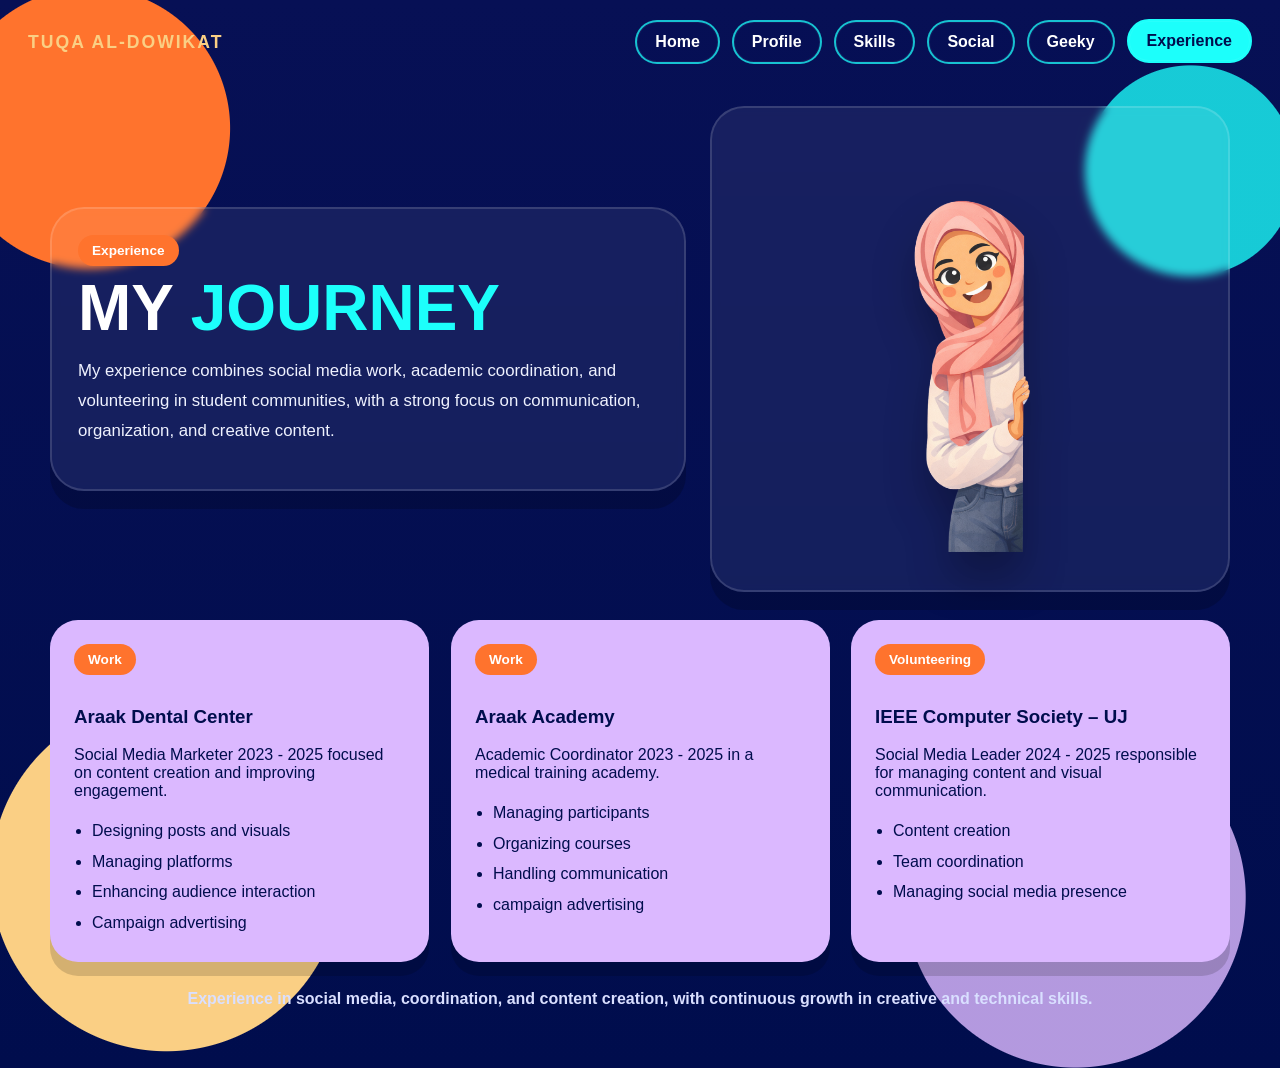
==== experience.html @ 4c1631c6 "first upload" ====
<!DOCTYPE html>
<html lang="en">

<head>
    <meta charset="UTF-8" />
    <meta name="viewport" content="width=device-width, initial-scale=1.0" />
    <title>Experience | Tuqa AL-Dowikat</title>
    <link rel="stylesheet" href="assets/css/style.css" />
</head>

<body>
    <div class="page-shell">

        <header class="topbar">
            <div class="brand">TUQA AL-DOWIKAT</div>
            <nav class="nav">
                <a href="index.html">Home</a>
                <a href="profile.html">Profile</a>
                <a href="skills.html">Skills</a>
                <a href="social.html">Social</a>
                <a href="geeky.html">Geeky</a>
                <a class="active" href="experience.html">Experience</a>
            </nav>
        </header>

        <main class="page-content">

            <!-- HEADER -->
            <section class="page-header">
                <div class="panel">
                    <span class="section-label">Experience</span>
                    <h1 class="page-title">My <span class="accent-cyan">Journey</span></h1>

                    <p class="page-copy">
                        My experience combines social media work, academic coordination,
                        and volunteering in student communities, with a strong focus on communication,
                        organization, and creative content.
                    </p>
                </div>

                <div class="panel avatar-panel">
                    <img src="assets/img/peek.png" alt="Tuqa avatar" />
                </div>
            </section>

            <!-- EXPERIENCE -->
            <section class="grid-3">

                <!-- Araak Dental -->
                <div class="skill-card">
                    <span class="section-label">Work</span>
                    <h3>Araak Dental Center</h3>

                    <p>
                        Social Media Marketer 2023 - 2025 focused on content creation and improving engagement.
                    </p>

                    <ul class="list-clean">
                        <li>Designing posts and visuals</li>
                        <li>Managing platforms</li>
                        <li>Enhancing audience interaction</li>
                        <li>Campaign advertising </li>
                    </ul>
                </div>

                <!-- Araak Academy -->
                <div class="skill-card">
                    <span class="section-label">Work</span>
                    <h3>Araak Academy</h3>

                    <p>
                        Academic Coordinator 2023 - 2025 in a medical training academy.
                    </p>

                    <ul class="list-clean">
                        <li>Managing participants</li>
                        <li>Organizing courses</li>
                        <li>Handling communication</li>
                        <li>campaign advertising </li>
                    </ul>
                </div>
                <!-- IEEE -->
                <div class="skill-card">
                    <span class="section-label">Volunteering</span>
                    <h3>IEEE Computer Society – UJ</h3>

                    <p>
                        Social Media Leader 2024 - 2025 responsible for managing content and visual communication.
                    </p>

                    <ul class="list-clean">
                        <li>Content creation </li>
                        <li>Team coordination</li>
                        <li>Managing social media presence</li>
                    </ul>
                </div>

            </section>



            <p class="footer-note">
                Experience in social media, coordination, and content creation, with continuous growth in creative and
                technical skills.
            </p>

        </main>
    </div>
    <script>
        const revealElements = document.querySelectorAll(
            ".panel, .stat-card, .skill-card, .media-card, .note-card, .orbit-card, .contact-box"
        );

        revealElements.forEach((el, index) => {
            el.classList.add("reveal");
            el.style.transitionDelay = `${index * 0.08}s`;
        });

        const observer = new IntersectionObserver((entries) => {
            entries.forEach((entry) => {
                if (entry.isIntersecting) {
                    entry.target.classList.add("show");
                }
            });
        }, {
            threshold: 0.15
        });

        revealElements.forEach((el) => observer.observe(el));
    </script>
</body>

</html>
---- assets/css/style.css ----
:root {
  --cyan: #1CFFFB;
  --sand: #FACF84;
  --orange: #FF732D;
  --lilac: #DBB8FF;
  --navy: #000D4D;
  --cream: #FFF7EA;
  --ink: #08124F;
  --panel: #0D1A73;
}

* {
  box-sizing: border-box;
}

html {
  scroll-behavior: smooth;
}

body {
  margin: 0;
  font-family: Arial, Helvetica, sans-serif;
  background: var(--navy);
  color: white;
}

a {
  color: inherit;
  text-decoration: none;
}

img {
  max-width: 100%;
  display: block;
}

.page-shell {
  min-height: 100vh;
  position: relative;
  overflow: hidden;
  background:
    radial-gradient(circle at 7% 12%, var(--orange) 0 140px, transparent 141px),
    radial-gradient(circle at 93% 16%, rgba(28, 255, 251, 0.78) 0 105px, transparent 106px),
    radial-gradient(circle at 84% 84%, rgba(219, 184, 255, 0.82) 0 170px, transparent 171px),
    radial-gradient(circle at 13% 82%, var(--sand) 0 175px, transparent 176px),
    linear-gradient(180deg, #071055 0%, var(--navy) 100%);
}

.topbar {
  position: relative;
  z-index: 10;
  display: flex;
  justify-content: space-between;
  align-items: center;
  padding: 20px 28px;
  gap: 18px;
}

.brand {
  font-size: 1.1rem;
  font-weight: 700;
  letter-spacing: 2px;
  color: var(--sand);
}

.home-page .brand {
  visibility: hidden;
}

.nav {
  display: flex;
  gap: 12px;
  flex-wrap: wrap;
  justify-content: flex-end;
}

.nav a {
  padding: 11px 18px;
  border: 2px solid rgba(28, 255, 251, 0.75);
  border-radius: 999px;
  background: rgba(6, 16, 88, 0.35);
  color: white;
  font-weight: 700;
  box-shadow: 0 0 0 1px rgba(255, 255, 255, 0.05) inset;
  transition: transform 0.2s ease, background 0.2s ease, color 0.2s ease, border-color 0.2s ease;
}

.nav a:hover,
.nav a.active {
  background: var(--cyan);
  border-color: var(--cyan);
  color: var(--navy);
  transform: translateY(-1px);
}

.home-topbar {
  justify-content: flex-end;
}

/* ================= HOME ================= */

.home-wrap {
  min-height: calc(100vh - 82px);
  padding: 20px 40px 60px;
}

.center-stage {
  width: 100%;
  text-align: center;
}

.hero-copy {
  max-width: 900px;
  margin: 0 auto 40px;
  text-align: center;
}

.hero-chip {
  display: inline-block;
  background: var(--cyan);
  color: var(--navy);
  padding: 15px 32px;
  border-radius: 999px;
  font-weight: 900;
  letter-spacing: 1.5px;
  margin-bottom: 20px;
  font-size: 1rem;
}

.hero-title {
  font-size: clamp(4.8rem, 9vw, 7.2rem);
  margin: 4px 0 18px;
  letter-spacing: 4px;
  font-weight: 900;
  line-height: 0.9;
  text-transform: uppercase;
  color: white;
  text-shadow: 8px 8px 0 var(--orange);
}

.hero-sub {
  width: min(720px, 92%);
  margin: 0 auto;
  color: #f0f4ff;
  line-height: 1.5;
  font-size: 1rem;
}

.hero-layout {
  width: min(1200px, 100%);
  margin: 40px auto 0;
  display: grid;
  grid-template-columns: 260px minmax(260px, 360px) 260px;
  justify-content: center;
  align-items: center;
  column-gap: 70px;
}

.side-menu {
  display: grid;
  gap: 18px;
}

.left-menu {
  justify-items: end;
}

.right-menu {
  justify-items: start;
}

.avatar-wrap {
  display: flex;
  justify-content: center;
  align-items: center;
}

.hero-avatar {
  width: 360px;
  max-width: 100%;
  filter: drop-shadow(0 24px 26px rgba(0, 0, 0, 0.28));
}

.orbit-card {
  width: 260px;
  min-height: 78px;
  border-radius: 24px;
  padding: 20px 24px;
  display: flex;
  align-items: center;
  justify-content: center;
  text-align: center;
  color: var(--navy);
  font-weight: 900;
  font-size: 1rem;
  box-shadow: 0 14px 0 rgba(0, 0, 0, 0.18);
  transition: transform 0.2s ease;
}

.orbit-card:hover {
  transform: translateY(-4px) scale(1.02);
}

.card-profile {
  background: var(--sand);
}

.card-skills {
  background: #31dfe4;
}

.card-work {
  background: var(--orange);
  color: white;
}

.card-geeky {
  background: #efefef;
}

.card-vol {
  background: #cfaef2;
  color: var(--navy);
}

/* ================= INNER PAGES ================= */

.page-content {
  width: min(1180px, calc(100% - 40px));
  margin: 22px auto 60px;
  position: relative;
  z-index: 2;
}

.page-header {
  display: grid;
  grid-template-columns: 1.1fr 0.9fr;
  gap: 24px;
  align-items: center;
  margin-top: 16px;
}

.panel {
  background: rgba(255, 255, 255, 0.07);
  border: 2px solid rgba(255, 255, 255, 0.14);
  border-radius: 34px;
  padding: 26px;
  box-shadow: 0 18px 0 rgba(0, 0, 0, 0.18);
  backdrop-filter: blur(4px);
}

.page-title {
  margin: 0 0 12px;
  font-size: clamp(2.7rem, 5vw, 4.6rem);
  line-height: 0.95;
  text-transform: uppercase;
}

.accent-cyan {
  color: var(--cyan);
}

.accent-sand {
  color: var(--sand);
}

.accent-orange {
  color: var(--orange);
}

.accent-lilac {
  color: var(--lilac);
}

.page-copy {
  font-size: 1.05rem;
  line-height: 1.8;
  color: #eff2ff;
}

.avatar-panel {
  display: flex;
  align-items: center;
  justify-content: center;
  min-height: 460px;
}

.avatar-panel img {
  max-height: 430px;
  width: auto;
  filter: drop-shadow(0 25px 20px rgba(0, 0, 0, 0.28));
}

.grid-2,
.grid-3 {
  display: grid;
  gap: 22px;
  margin-top: 28px;
}

.grid-2 {
  grid-template-columns: repeat(2, 1fr);
}

.grid-3 {
  grid-template-columns: repeat(3, 1fr);
}

.stat-card,
.skill-card,
.media-card,
.note-card {
  border-radius: 28px;
  padding: 24px;
  box-shadow: 0 14px 0 rgba(0, 0, 0, 0.15);
}

.stat-card {
  background: var(--sand);
  color: var(--navy);
}

.skill-card {
  background: var(--lilac);
  color: var(--navy);
}

.note-card {
  background: white;
  color: var(--navy);
}

.media-card {
  background: var(--cream);
  color: var(--navy);
}

.media-box {
  border: 3px dashed var(--navy);
  min-height: 230px;
  border-radius: 22px;
  display: grid;
  place-items: center;
  text-align: center;
  padding: 18px;
  font-weight: 800;
  background: rgba(255, 255, 255, 0.55);
}

.video-box {
  min-height: 290px;
}

.section-label {
  display: inline-block;
  padding: 8px 14px;
  border-radius: 999px;
  font-size: 0.85rem;
  font-weight: 900;
  margin-bottom: 12px;
  background: var(--orange);
  color: white;
}

.footer-note {
  margin-top: 28px;
  color: #d9dfff;
  text-align: center;
  font-weight: 700;
}

.list-clean {
  margin: 0;
  padding-left: 18px;
  line-height: 1.9;
}

.work-hero {
  display: grid;
  grid-template-columns: 0.9fr 1.1fr;
  gap: 24px;
  align-items: center;
}

.work-stack {
  display: grid;
  gap: 22px;
}

.contact-row {
  display: flex;
  gap: 14px;
  flex-wrap: wrap;
  margin-top: 18px;
}

.contact-pill {
  padding: 12px 16px;
  border-radius: 999px;
  background: var(--cyan);
  color: var(--navy);
  font-weight: 900;
}

/* ================= RESPONSIVE ================= */

@media (max-width: 1100px) {
  .hero-layout {
    grid-template-columns: 220px minmax(240px, 320px) 220px;
    column-gap: 35px;
  }

  .orbit-card {
    width: 220px;
    min-height: 74px;
    font-size: 0.95rem;
  }

  .hero-avatar {
    width: 310px;
  }
}

@media (max-width: 980px) {

  .page-header,
  .work-hero,
  .grid-3,
  .grid-2 {
    grid-template-columns: 1fr;
  }

  .home-wrap {
    padding: 20px 18px 40px;
  }

  .hero-layout {
    width: min(980px, 100%) !important;
    margin: 40px auto 0 !important;
    display: grid !important;
    grid-template-columns: 230px 260px 230px !important;
    justify-content: center !important;
    align-items: center !important;
    column-gap: 8px !important;
  }

  .left-menu {
    justify-items: end !important;
  }

  .right-menu {
    justify-items: start !important;
  }

  .avatar-wrap {
    order: -1;
  }

  .hero-avatar {
    width: 300px !important;
    max-width: 100% !important;
  }

  .orbit-card {
    width: 230px !important;
  }
}

@media (max-width: 640px) {
  .topbar {
    padding: 18px 16px;
  }

  .nav {
    gap: 10px;
    justify-content: center;
  }

  .nav a {
    padding: 10px 14px;
    font-size: 0.95rem;
  }

  .page-content {
    width: min(100% - 20px, 1180px);
  }

  .panel,
  .stat-card,
  .skill-card,
  .media-card,
  .note-card {
    padding: 20px;
  }

  .hero-chip {
    font-size: 0.9rem;
    padding: 10px 16px;
  }

  .hero-title {
    font-size: clamp(3.5rem, 14vw, 5rem);
    text-shadow: 5px 5px 0 var(--orange);
  }

  .hero-sub {
    font-size: 0.95rem;
  }

  .hero-avatar {
    width: min(250px, 78vw);
  }
}

.reel-box {
  width: 100%;
  max-width: 360px;
  margin: 0 auto;
  border-radius: 22px;
  overflow: hidden;
  background: #0b155d;
  box-shadow: 0 14px 24px rgba(0, 0, 0, 0.2);
}

.reel-box video {
  width: 100%;
  display: block;
  aspect-ratio: 9 / 16;
  object-fit: cover;
  background: #000;
}

.gallery-card {
  border-radius: 22px;
  overflow: hidden;
  background: rgba(255, 255, 255, 0.6);
  min-height: 260px;
  display: flex;
  align-items: center;
  justify-content: center;
}

.gallery-card img {
  width: 100%;
  height: 100%;
  min-height: 260px;
  object-fit: cover;
  display: block;
}

.reel-gallery {
  display: grid;
  grid-template-columns: repeat(auto-fit, minmax(220px, 1fr));
  gap: 20px;
  margin-top: 30px;
}

/* ================= SOCIAL CAROUSELS ================= */

.carousel-section {
  margin-top: 34px;
}

.carousel-header {
  display: flex;
  justify-content: space-between;
  align-items: center;
  gap: 16px;
  margin-bottom: 16px;
}

.carousel-controls {
  display: flex;
  gap: 10px;
}

.carousel-btn {
  width: 48px;
  height: 48px;
  border: none;
  border-radius: 50%;
  background: var(--cyan);
  color: var(--navy);
  font-size: 1.4rem;
  font-weight: 900;
  cursor: pointer;
  box-shadow: 0 8px 0 rgba(0, 0, 0, 0.18);
  transition: transform 0.2s ease, background 0.2s ease;
}

.carousel-btn:hover {
  transform: translateY(-2px);
  background: white;
}

.carousel-shell {
  position: relative;
}

.carousel-track {
  display: flex;
  gap: 24px;
  overflow-x: auto;
  scroll-behavior: smooth;
  padding: 8px 4px 18px;
  scrollbar-width: thin;
  scrollbar-color: rgba(255, 255, 255, 0.35) transparent;
}

.carousel-track::-webkit-scrollbar {
  height: 10px;
}

.carousel-track::-webkit-scrollbar-thumb {
  background: rgba(255, 255, 255, 0.35);
  border-radius: 999px;
}

.carousel-track::-webkit-scrollbar-track {
  background: transparent;
}

.carousel-item {
  flex: 0 0 auto;
  border-radius: 28px;
  overflow: hidden;
  background: rgba(255, 255, 255, 0.08);
  border: 2px solid rgba(255, 255, 255, 0.12);
  box-shadow: 0 14px 0 rgba(0, 0, 0, 0.15);
}

.reel-item {
  width: 270px;
  background: #08124f;
}

.reel-item video {
  width: 100%;
  display: block;
  aspect-ratio: 9 / 16;
  object-fit: cover;
  background: #000;
}

.image-item,
.photo-item {
  width: 320px;
  background: var(--cream);
}

.image-item img,
.photo-item img {
  width: 100%;
  height: 360px;
  display: block;
  object-fit: cover;
}

@media (max-width: 980px) {
  .carousel-header {
    align-items: flex-start;
    flex-direction: column;
  }

  .reel-item {
    width: 220px;
  }

  .image-item,
  .photo-item {
    width: 260px;
  }

  .image-item img,
  .photo-item img {
    height: 300px;
  }
}

@media (max-width: 640px) {
  .carousel-btn {
    width: 42px;
    height: 42px;
    font-size: 1.1rem;
  }

  .reel-item {
    width: 190px;
  }

  .image-item,
  .photo-item {
    width: 220px;
  }

  .image-item img,
  .photo-item img {
    height: 250px;
  }
}

/* ================= GEEKY SIMPLE ================= */

.github-btn {
  display: inline-block;
  margin-top: 16px;
  padding: 10px 16px;
  border-radius: 999px;
  background: var(--cyan);
  color: var(--navy);
  font-weight: 900;
  text-decoration: none;
  transition: 0.2s;
}

.github-btn:hover {
  background: white;
}

.hero-chip {
  opacity: 0;
  animation: chipFade 0.8s ease-out forwards;
  animation-delay: 0.2s;
}

.hero-title {
  opacity: 0;
  animation: titleReveal 1.2s ease-out forwards;
}

.hero-sub {
  opacity: 0;
  animation: subFade 1s ease-out forwards;
  animation-delay: 0.60s;
}

.hero-avatar {
  animation: floatAvatar 3s ease-in-out infinite;
}

@keyframes chipFade {
  from {
    opacity: 0;
    transform: translateY(-18px);
  }

  to {
    opacity: 1;
    transform: translateY(0);
  }
}

@keyframes titleReveal {
  0% {
    opacity: 0;
    transform: translateY(40px) scale(0.92);
    letter-spacing: 12px;
  }

  60% {
    opacity: 1;
    transform: translateY(-6px) scale(1.03);
    letter-spacing: 6px;
  }

  100% {
    opacity: 1;
    transform: translateY(0) scale(1);
    letter-spacing: 4px;
  }
}

@keyframes subFade {
  from {
    opacity: 0;
    transform: translateY(20px);
  }

  to {
    opacity: 1;
    transform: translateY(0);
  }
}

@keyframes floatAvatar {
  0% {
    transform: translateY(0);
  }

  50% {
    transform: translateY(-18px);
  }

  100% {
    transform: translateY(0);
  }
}

.hero-title {
  opacity: 0;
  animation: titleReveal 1.2s ease-out forwards;
}

@keyframes titleReveal {
  0% {
    opacity: 0;
    transform: translateY(40px) scale(0.92);
    letter-spacing: 12px;
  }

  60% {
    opacity: 1;
    transform: translateY(-6px) scale(1.03);
    letter-spacing: 6px;
  }

  100% {
    opacity: 1;
    transform: translateY(0) scale(1);
    letter-spacing: 4px;
  }
}

.orbit-card {
  opacity: 0;
  animation: cardEnter 0.8s ease forwards,
    cardFloat 4s ease-in-out infinite;
}

@keyframes cardEnter {
  0% {
    opacity: 0;
    transform: translateY(30px);
  }

  100% {
    opacity: 1;
    transform: translateY(0);
  }
}

@keyframes cardFloat {
  0% {
    transform: translateY(0);
  }

  50% {
    transform: translateY(-6px);
  }

  100% {
    transform: translateY(0);
  }
}

/* ================= MOBILE FIXES ================= */

@media (max-width: 768px) {
  body {
    overflow-x: hidden;
  }

  .page-shell {
    overflow-x: hidden;
  }

  .topbar {
    padding: 14px 12px;
    flex-direction: column;
    align-items: center;
    gap: 12px;
  }

  .nav {
    width: 100%;
    justify-content: center;
    gap: 8px;
  }

  .nav a {
    padding: 8px 12px;
    font-size: 0.82rem;
  }

  .home-wrap {
    padding: 20px 14px 40px;
  }

  .hero-copy {
    margin-bottom: 24px;
  }

  .hero-chip {
    font-size: 0.78rem;
    padding: 9px 14px;
    margin-bottom: 14px;
  }

  .hero-title {
    font-size: clamp(2.7rem, 14vw, 4rem);
    letter-spacing: 2px;
    line-height: 0.95;
    text-shadow: 4px 4px 0 var(--orange);
    margin-bottom: 12px;
  }

  .hero-sub {
    width: 100%;
    font-size: 0.9rem;
    line-height: 1.6;
    padding: 0 4px;
  }

  .hero-layout {
    grid-template-columns: 1fr !important;
    row-gap: 18px !important;
    width: 100% !important;
    margin-top: 24px !important;
  }

  .avatar-wrap {
    order: -1;
  }

  .hero-avatar {
    width: min(240px, 72vw) !important;
    margin: 0 auto;
  }

  .left-menu,
  .right-menu {
    justify-items: center !important;
    transform: none !important;
  }

  .side-menu {
    width: 100%;
    gap: 12px;
  }

  .orbit-card {
    width: min(290px, 92vw) !important;
    min-height: 64px;
    padding: 14px 16px;
    font-size: 0.92rem;
    border-radius: 20px;
  }

  .page-content {
    width: calc(100% - 20px);
    margin: 18px auto 40px;
  }

  .page-header,
  .work-hero,
  .grid-2,
  .grid-3 {
    grid-template-columns: 1fr !important;
    gap: 16px;
  }

  .panel,
  .stat-card,
  .skill-card,
  .media-card,
  .note-card {
    padding: 18px;
    border-radius: 24px;
  }

  .page-title {
    font-size: clamp(2rem, 10vw, 3rem);
    line-height: 1;
  }

  .page-copy {
    font-size: 0.95rem;
    line-height: 1.7;
  }

  .contact-row {
    gap: 10px;
  }

  .contact-pill {
    padding: 9px 12px;
    font-size: 0.82rem;
  }

  .avatar-panel {
    min-height: auto;
    padding: 8px 0;
  }

  .avatar-panel img {
    max-height: 260px;
  }

  .media-box,
  .video-box,
  .project-shot,
  .small-shot,
  .gallery-card {
    min-height: auto;
  }

  .project-shot img,
  .small-shot img,
  .gallery-card img {
    min-height: unset;
    height: auto;
  }

  .carousel-section {
    margin-top: 24px;
  }

  .carousel-header {
    flex-direction: column;
    align-items: flex-start;
    gap: 10px;
  }

  .carousel-controls {
    gap: 8px;
  }

  .carousel-btn {
    width: 38px;
    height: 38px;
    font-size: 1rem;
  }

  .carousel-track {
    gap: 14px;
    padding-bottom: 14px;
  }

  .reel-item {
    width: 170px;
  }

  .image-item,
  .photo-item {
    width: 190px;
  }

  .image-item img,
  .photo-item img {
    height: 220px;
  }

  .reel-item video {
    aspect-ratio: 9 / 16;
  }

  .footer {
    margin-top: 36px;
    padding: 28px 14px 18px;
  }

  .footer-content {
    grid-template-columns: 1fr !important;
    gap: 20px;
  }

  .footer-bottom {
    margin-top: 18px;
    font-size: 0.8rem;
  }
}

/* extra small phones */
@media (max-width: 480px) {
  .topbar {
    padding: 12px 10px;
  }

  .nav {
    gap: 6px;
  }

  .nav a {
    font-size: 0.76rem;
    padding: 7px 10px;
  }

  .hero-title {
    font-size: clamp(2.3rem, 13vw, 3.2rem);
  }

  .hero-avatar {
    width: min(210px, 70vw) !important;
  }

  .orbit-card {
    width: 100% !important;
    font-size: 0.88rem;
  }

  .panel,
  .stat-card,
  .skill-card,
  .media-card,
  .note-card {
    padding: 16px;
  }

  .section-label {
    font-size: 0.76rem;
    padding: 7px 11px;
  }

  .page-title {
    font-size: clamp(1.8rem, 9vw, 2.5rem);
  }

  .reel-item {
    width: 150px;
  }

  .image-item,
  .photo-item {
    width: 170px;
  }

  .image-item img,
  .photo-item img {
    height: 200px;
  }
}

/* ===== FEATURED EXPERIENCE (IEEE) ===== */

.featured-exp {
  background: linear-gradient(135deg, #0d1a73, #08124f);
  color: white;
  border: 2px solid rgba(28, 255, 251, 0.4);
  box-shadow: 0 18px 30px rgba(0, 0, 0, 0.3),
    0 0 20px rgba(28, 255, 251, 0.15);
  position: relative;
  overflow: hidden;
}

/* subtle glow overlay */
.featured-exp::before {
  content: "";
  position: absolute;
  width: 200%;
  height: 200%;
  background: radial-gradient(circle, rgba(28, 255, 251, 0.15), transparent 60%);
  top: -50%;
  left: -50%;
  z-index: 0;
}

/* keep content above glow */
.featured-exp * {
  position: relative;
  z-index: 1;
}

/* title stronger */
.featured-exp h3 {
  font-size: 1.4rem;
  margin-bottom: 10px;
}

/* label styling */
.featured-exp .section-label {
  background: var(--cyan);
  color: var(--navy);
}

/* hover effect 🔥 */
.featured-exp:hover {
  transform: translateY(-6px) scale(1.02);
  transition: 0.3s;
}

/* ===== CONTACT PANEL (NOT FOOTER) ===== */

.contact-panel {
  margin: 70px auto 40px;
  display: flex;
  justify-content: center;
}

.contact-box {
  width: min(600px, 90%);
  text-align: center;
}

.contact-title {
  margin: 10px 0 20px;
}

.contact-links {
  display: flex;
  justify-content: center;
  gap: 14px;
  flex-wrap: wrap;
}

.contact-link {
  padding: 12px 18px;
  border-radius: 999px;
  background: rgba(255, 255, 255, 0.08);
  font-weight: 700;
  text-decoration: none;
  color: white;
  transition: 0.25s;
}

.contact-link:hover {
  background: var(--cyan);
  color: var(--navy);
  transform: translateY(-2px);
}

.contact-link {
  display: flex;
  align-items: center;
  gap: 10px;
}

.contact-link i {
  font-size: 18px;
}

/* ===== SCROLL REVEAL ANIMATION ===== */

.reveal {
  opacity: 0;
  transform: translateY(40px);
  transition: opacity 0.8s ease, transform 0.8s ease;
  will-change: opacity, transform;
}

.reveal.show {
  opacity: 1;
  transform: translateY(0);
}

/* optional variants */
.reveal-left {
  opacity: 0;
  transform: translateX(-40px);
  transition: opacity 0.8s ease, transform 0.8s ease;
  will-change: opacity, transform;
}

.reveal-left.show {
  opacity: 1;
  transform: translateX(0);
}

.reveal-right {
  opacity: 0;
  transform: translateX(40px);
  transition: opacity 0.8s ease, transform 0.8s ease;
  will-change: opacity, transform;
}

.reveal-right.show {
  opacity: 1;
  transform: translateX(0);
}

.reveal-scale {
  opacity: 0;
  transform: scale(0.92);
  transition: opacity 0.8s ease, transform 0.8s ease;
  will-change: opacity, transform;
}

.reveal-scale.show {
  opacity: 1;
  transform: scale(1);
}
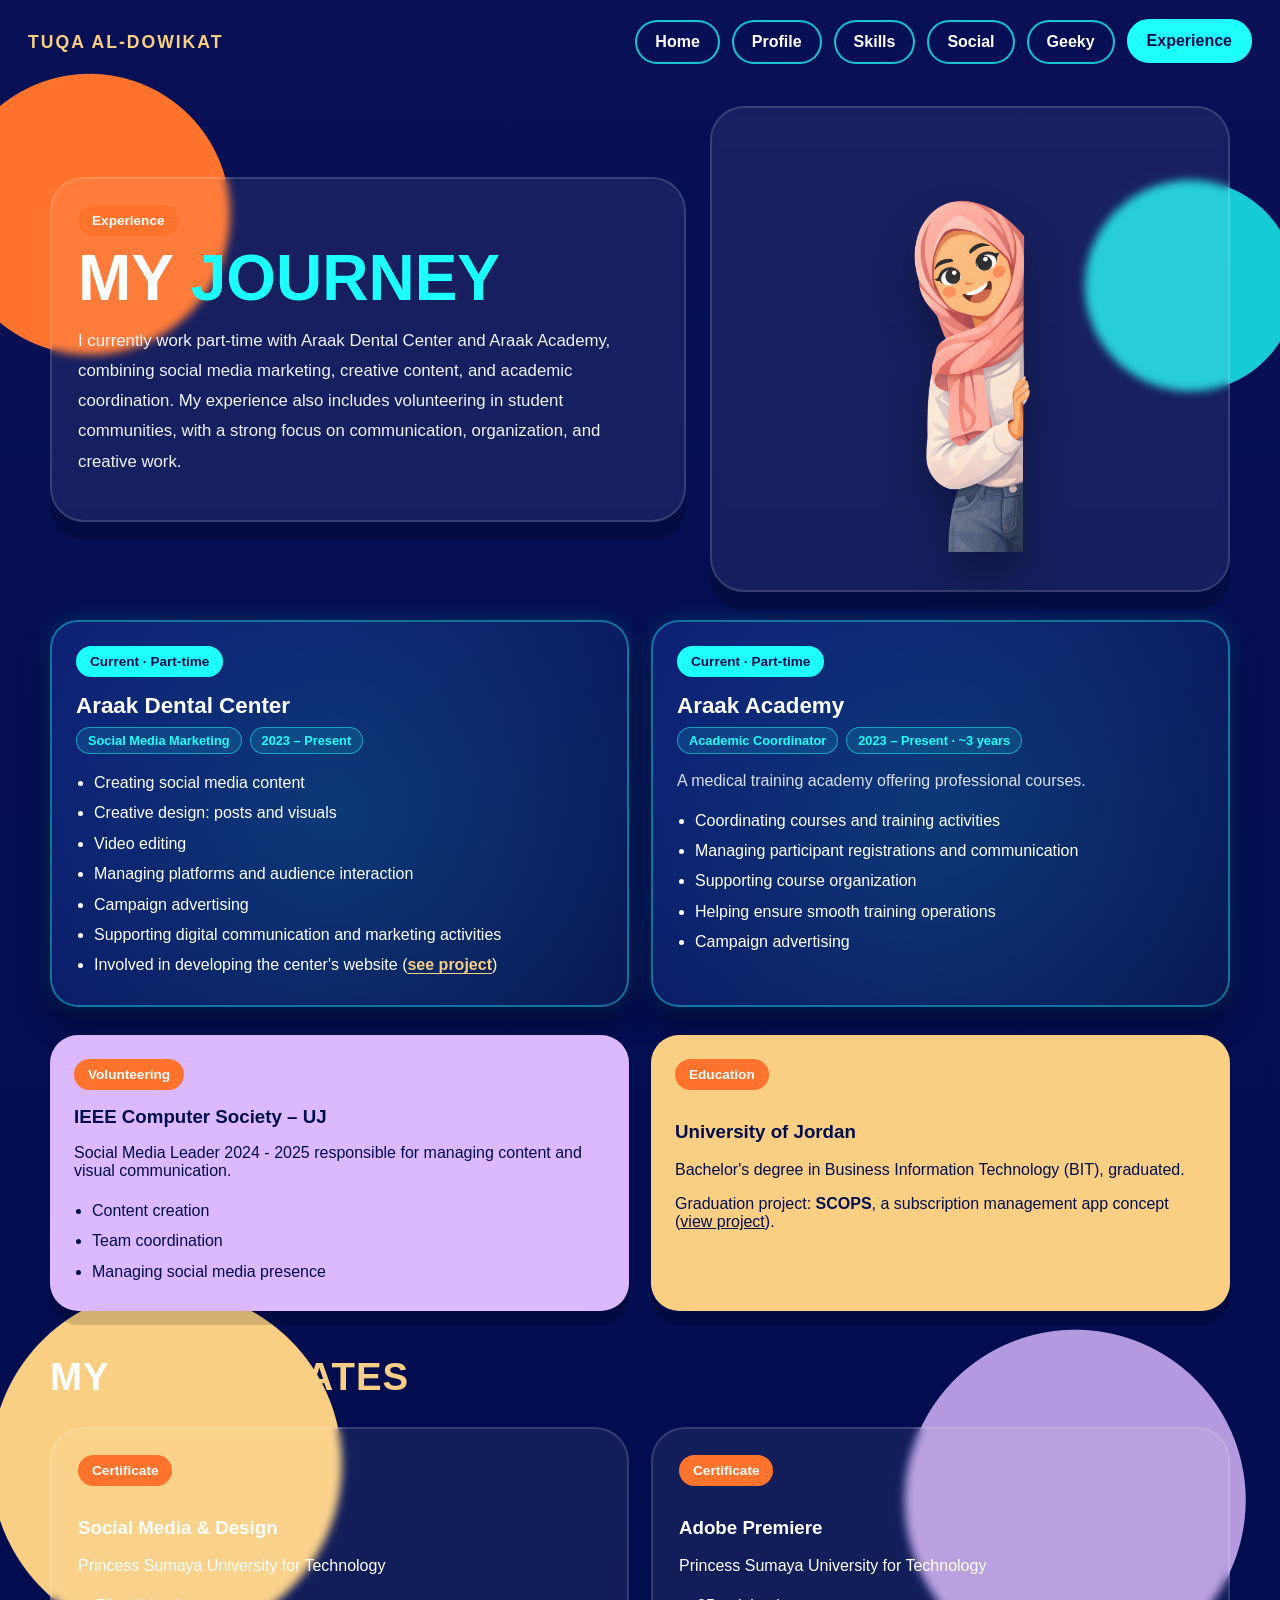
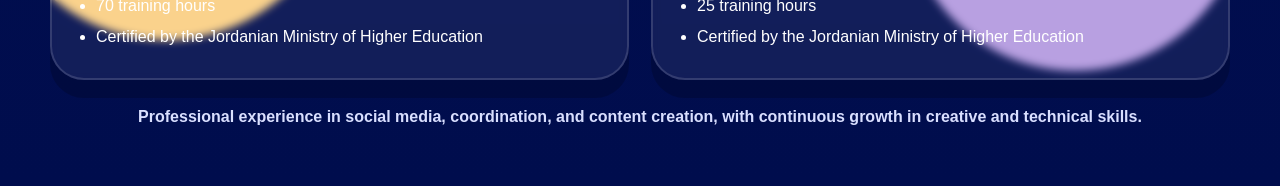
==== commit e9b466c7: "Update portfolio for graduation: SCOPS, StudyPal, Araak website, experience and skills" ====
--- a/experience.html
+++ b/experience.html
@@ -32,9 +32,10 @@
                     <h1 class="page-title">My <span class="accent-cyan">Journey</span></h1>
 
                     <p class="page-copy">
-                        My experience combines social media work, academic coordination,
-                        and volunteering in student communities, with a strong focus on communication,
-                        organization, and creative content.
+                        I currently work part-time with Araak Dental Center and Araak Academy, combining social media
+                        marketing, creative content, and academic coordination. My experience also includes
+                        volunteering in student communities, with a strong focus on communication, organization, and
+                        creative work.
                     </p>
                 </div>
 
@@ -43,43 +44,54 @@
                 </div>
             </section>
 
-            <!-- EXPERIENCE -->
-            <section class="grid-3">
+            <!-- CURRENT WORK -->
+            <section class="grid-2">
 
                 <!-- Araak Dental -->
-                <div class="skill-card">
-                    <span class="section-label">Work</span>
+                <div class="skill-card featured-exp">
+                    <span class="section-label">Current · Part-time</span>
                     <h3>Araak Dental Center</h3>
-
-                    <p>
-                        Social Media Marketer 2023 - 2025 focused on content creation and improving engagement.
-                    </p>
+                    <div class="exp-meta">
+                        <span>Social Media Marketing</span>
+                        <span>2023 – Present</span>
+                    </div>
 
                     <ul class="list-clean">
-                        <li>Designing posts and visuals</li>
-                        <li>Managing platforms</li>
-                        <li>Enhancing audience interaction</li>
-                        <li>Campaign advertising </li>
+                        <li>Creating social media content</li>
+                        <li>Creative design: posts and visuals</li>
+                        <li>Video editing</li>
+                        <li>Managing platforms and audience interaction</li>
+                        <li>Campaign advertising</li>
+                        <li>Supporting digital communication and marketing activities</li>
+                        <li>Involved in developing the center's website
+                            (<a class="text-link" href="geeky.html#araak-title">see project</a>)</li>
                     </ul>
                 </div>
 
                 <!-- Araak Academy -->
-                <div class="skill-card">
-                    <span class="section-label">Work</span>
+                <div class="skill-card featured-exp">
+                    <span class="section-label">Current · Part-time</span>
                     <h3>Araak Academy</h3>
+                    <div class="exp-meta">
+                        <span>Academic Coordinator</span>
+                        <span>2023 – Present · ~3 years</span>
+                    </div>
 
-                    <p>
-                        Academic Coordinator 2023 - 2025 in a medical training academy.
-                    </p>
+                    <p class="card-note">A medical training academy offering professional courses.</p>
 
                     <ul class="list-clean">
-                        <li>Managing participants</li>
-                        <li>Organizing courses</li>
-                        <li>Handling communication</li>
-                        <li>campaign advertising </li>
+                        <li>Coordinating courses and training activities</li>
+                        <li>Managing participant registrations and communication</li>
+                        <li>Supporting course organization</li>
+                        <li>Helping ensure smooth training operations</li>
+                        <li>Campaign advertising</li>
                     </ul>
                 </div>
-                <!-- IEEE -->
+
+            </section>
+
+            <!-- VOLUNTEERING -->
+            <section class="grid-2">
                 <div class="skill-card">
                     <span class="section-label">Volunteering</span>
                     <h3>IEEE Computer Society – UJ</h3>
@@ -89,19 +101,55 @@
                     </p>
 
                     <ul class="list-clean">
-                        <li>Content creation </li>
+                        <li>Content creation</li>
                         <li>Team coordination</li>
                         <li>Managing social media presence</li>
                     </ul>
                 </div>
 
+                <div class="stat-card">
+                    <span class="section-label">Education</span>
+                    <h3>University of Jordan</h3>
+                    <p>Bachelor's degree in Business Information Technology (BIT), graduated.</p>
+                    <p>Graduation project: <strong>SCOPS</strong>, a subscription management app concept
+                        (<a href="geeky.html#scops-title"><u>view project</u></a>).</p>
+                </div>
             </section>
 
+            <!-- CERTIFICATES -->
+            <div class="section-heading">
+                <h2>My <span class="accent-sand">certificates</span></h2>
+            </div>
 
+            <section class="grid-2 certificates">
+
+                <div class="panel">
+                    <span class="section-label">Certificate</span>
+                    <h3>Social Media &amp; Design</h3>
+                    <p>Princess Sumaya University for Technology</p>
+
+                    <ul class="list-clean">
+                        <li>70 training hours</li>
+                        <li>Certified by the Jordanian Ministry of Higher Education</li>
+                    </ul>
+                </div>
+
+                <div class="panel">
+                    <span class="section-label">Certificate</span>
+                    <h3>Adobe Premiere</h3>
+                    <p>Princess Sumaya University for Technology</p>
+
+                    <ul class="list-clean">
+                        <li>25 training hours</li>
+                        <li>Certified by the Jordanian Ministry of Higher Education</li>
+                    </ul>
+                </div>
+
+            </section>
 
             <p class="footer-note">
-                Experience in social media, coordination, and content creation, with continuous growth in creative and
-                technical skills.
+                Professional experience in social media, coordination, and content creation, with continuous growth in
+                creative and technical skills.
             </p>
 
         </main>
--- a/assets/css/style.css
+++ b/assets/css/style.css
@@ -702,19 +702,37 @@
 /* ================= GEEKY SIMPLE ================= */
 
 .github-btn {
-  display: inline-block;
+  display: inline-flex;
+  align-items: center;
+  gap: 9px;
   margin-top: 16px;
-  padding: 10px 16px;
+  padding: 11px 18px;
   border-radius: 999px;
   background: var(--cyan);
   color: var(--navy);
   font-weight: 900;
   text-decoration: none;
-  transition: 0.2s;
+  box-shadow: 0 8px 0 rgba(0, 0, 0, 0.18);
+  transition: background 0.2s ease, transform 0.2s ease;
 }
 
 .github-btn:hover {
   background: white;
+  transform: translateY(-2px);
+}
+
+.github-btn:focus-visible,
+.carousel-btn:focus-visible,
+.browser-frame:focus-visible,
+.snap-track:focus-visible {
+  outline: 3px solid var(--sand);
+  outline-offset: 3px;
+}
+
+.btn-icon {
+  width: 18px;
+  height: 18px;
+  flex-shrink: 0;
 }
 
 .hero-chip {
@@ -1277,4 +1295,384 @@
 .reveal-scale.show {
   opacity: 1;
   transform: scale(1);
-}+}
+/* ================= GEEKY PROJECT SHOWCASE ================= */
+
+.section-heading {
+  margin: 44px 0 18px;
+}
+
+.section-heading h2 {
+  margin: 0;
+  font-size: clamp(1.7rem, 3.2vw, 2.4rem);
+  text-transform: uppercase;
+  letter-spacing: 1px;
+}
+
+.project-feature {
+  display: grid;
+  grid-template-columns: 0.85fr 1.15fr;
+  gap: 30px;
+  align-items: center;
+  margin-top: 26px;
+}
+
+.project-feature > *,
+.project-card-grid > * {
+  min-width: 0;
+}
+
+.project-stack {
+  grid-template-columns: 1fr;
+}
+
+.project-info-cols {
+  display: grid;
+  grid-template-columns: 1.1fr 0.9fr;
+  gap: 30px;
+  align-items: center;
+}
+
+.project-info-cols > * {
+  min-width: 0;
+}
+
+.project-featured {
+  border-color: rgba(28, 255, 251, 0.55);
+  box-shadow: 0 18px 0 rgba(0, 0, 0, 0.18), 0 0 34px rgba(28, 255, 251, 0.14);
+  background:
+    radial-gradient(circle at 0% 0%, rgba(28, 255, 251, 0.12), transparent 55%),
+    rgba(13, 26, 115, 0.82);
+}
+
+.label-cyan {
+  background: var(--cyan);
+  color: var(--navy);
+}
+
+.project-title {
+  margin: 4px 0 4px;
+  font-size: clamp(2rem, 4.2vw, 3.2rem);
+  line-height: 1;
+  text-transform: uppercase;
+}
+
+.project-featured .project-title {
+  font-size: clamp(2.8rem, 6vw, 4.6rem);
+  color: var(--cyan);
+  text-shadow: 5px 5px 0 rgba(255, 115, 45, 0.85);
+}
+
+.project-card .project-title {
+  font-size: clamp(1.6rem, 3vw, 2.2rem);
+}
+
+.project-subtitle {
+  margin: 0 0 14px;
+  color: var(--sand);
+  font-weight: 800;
+  letter-spacing: 0.5px;
+}
+
+.project-copy {
+  line-height: 1.75;
+  color: #eff2ff;
+}
+
+.feature-columns {
+  align-self: center;
+}
+
+.project-actions {
+  display: flex;
+  flex-wrap: wrap;
+  gap: 12px;
+}
+
+/* badges */
+.tech-badges {
+  display: flex;
+  flex-wrap: wrap;
+  gap: 8px;
+  margin-top: 18px;
+}
+
+.tech-badge {
+  padding: 6px 12px;
+  border-radius: 999px;
+  font-size: 0.8rem;
+  font-weight: 800;
+  letter-spacing: 0.3px;
+  border: 1.5px solid rgba(28, 255, 251, 0.55);
+  background: rgba(28, 255, 251, 0.08);
+  color: var(--cyan);
+}
+
+.tech-badges-dark .tech-badge {
+  border-color: rgba(0, 13, 77, 0.25);
+  background: rgba(0, 13, 77, 0.06);
+  color: var(--navy);
+}
+
+.status-badge {
+  display: inline-flex;
+  align-items: center;
+  gap: 9px;
+  padding: 8px 14px;
+  border-radius: 999px;
+  font-size: 0.85rem;
+  font-weight: 900;
+  margin-bottom: 12px;
+  background: var(--sand);
+  color: var(--navy);
+}
+
+.status-dot {
+  width: 9px;
+  height: 9px;
+  border-radius: 50%;
+  background: #1a9e4b;
+  box-shadow: 0 0 0 0 rgba(26, 158, 75, 0.6);
+  animation: statusPulse 2s ease-out infinite;
+}
+
+@keyframes statusPulse {
+  0% { box-shadow: 0 0 0 0 rgba(26, 158, 75, 0.6); }
+  70% { box-shadow: 0 0 0 8px rgba(26, 158, 75, 0); }
+  100% { box-shadow: 0 0 0 0 rgba(26, 158, 75, 0); }
+}
+
+/* responsive 16:9 video */
+.video-frame {
+  position: relative;
+  width: 100%;
+  aspect-ratio: 16 / 9;
+  border-radius: 24px;
+  overflow: hidden;
+  background: #050b38;
+  border: 2px solid rgba(28, 255, 251, 0.35);
+  box-shadow: 0 14px 0 rgba(0, 0, 0, 0.2);
+}
+
+.video-frame iframe {
+  position: absolute;
+  inset: 0;
+  width: 100%;
+  height: 100%;
+  border: 0;
+}
+
+/* StudyPal screenshots carousel (extends .carousel-track/.carousel-item) */
+.screens-carousel .carousel-header {
+  margin: 8px 0 10px;
+}
+
+.carousel-status {
+  font-weight: 800;
+  color: #d9dfff;
+  font-size: 0.9rem;
+}
+
+.carousel-btn:disabled {
+  opacity: 0.4;
+  cursor: default;
+  transform: none;
+}
+
+.snap-track {
+  scroll-snap-type: x mandatory;
+  overscroll-behavior-x: contain;
+  -webkit-overflow-scrolling: touch;
+  gap: 20px;
+}
+
+.screen-item {
+  width: 220px;
+  margin: 0;
+  scroll-snap-align: start;
+  background: #0d1a3a;
+  transition: transform 0.25s ease;
+}
+
+.screen-item:hover {
+  transform: translateY(-4px);
+}
+
+.screen-item img {
+  width: 100%;
+  height: auto;
+  aspect-ratio: 340 / 770;
+  object-fit: contain;
+  background: #0f1a2e;
+}
+
+.screen-item figcaption {
+  padding: 10px 12px 12px;
+  text-align: center;
+  font-weight: 800;
+  font-size: 0.88rem;
+  background: var(--cream);
+  color: var(--navy);
+}
+
+/* group project card */
+.project-card {
+  margin-top: 26px;
+}
+
+.project-card-grid {
+  display: grid;
+  grid-template-columns: 1.1fr 0.9fr;
+  gap: 28px;
+  align-items: start;
+}
+
+.project-card p {
+  line-height: 1.7;
+}
+
+/* website preview */
+.browser-frame {
+  display: block;
+  border-radius: 22px;
+  overflow: hidden;
+  background: #11131a;
+  border: 2px solid rgba(255, 255, 255, 0.14);
+  box-shadow: 0 14px 0 rgba(0, 0, 0, 0.2);
+  transition: transform 0.25s ease;
+}
+
+.browser-frame:hover {
+  transform: translateY(-4px);
+}
+
+.browser-bar {
+  display: flex;
+  gap: 6px;
+  padding: 10px 14px;
+  background: rgba(255, 255, 255, 0.08);
+}
+
+.browser-bar i {
+  width: 10px;
+  height: 10px;
+  border-radius: 50%;
+  background: var(--orange);
+}
+
+.browser-bar i:nth-child(2) { background: var(--sand); }
+.browser-bar i:nth-child(3) { background: var(--cyan); }
+
+.browser-frame img {
+  width: 100%;
+  height: auto;
+  aspect-ratio: 16 / 9;
+  object-fit: cover;
+}
+
+@media (max-width: 980px) {
+  .project-feature,
+  .project-info-cols,
+  .project-card-grid {
+    grid-template-columns: 1fr;
+  }
+
+  .project-feature .project-media {
+    order: 2;
+  }
+}
+
+@media (max-width: 768px) {
+  .project-feature {
+    gap: 20px;
+  }
+
+  .video-frame,
+  .browser-frame {
+    border-radius: 18px;
+  }
+
+  .screen-item {
+    width: 62vw;
+    max-width: 230px;
+  }
+
+  .screens-carousel .carousel-header {
+    flex-direction: row;
+    align-items: center;
+  }
+}
+
+/* ================= SKILLS & EXPERIENCE ================= */
+
+.skill-card h3,
+.featured-exp h3 {
+  margin: 4px 0 8px;
+}
+
+.card-note {
+  margin: 0 0 12px;
+  line-height: 1.6;
+  opacity: 0.85;
+}
+
+.learning-card {
+  background: rgba(255, 255, 255, 0.07);
+  color: white;
+  border: 2px dashed rgba(28, 255, 251, 0.55);
+  box-shadow: none;
+}
+
+.learning-card .section-label {
+  background: var(--cyan);
+  color: var(--navy);
+}
+
+.exp-meta {
+  display: flex;
+  flex-wrap: wrap;
+  gap: 8px;
+  margin: 6px 0 14px;
+}
+
+.exp-meta span {
+  padding: 5px 11px;
+  border-radius: 999px;
+  font-size: 0.8rem;
+  font-weight: 800;
+  background: rgba(28, 255, 251, 0.12);
+  border: 1.5px solid rgba(28, 255, 251, 0.5);
+  color: var(--cyan);
+}
+
+.featured-exp .text-link {
+  color: var(--sand);
+  font-weight: 800;
+  text-decoration: underline;
+  text-underline-offset: 3px;
+}
+
+/* ================= REDUCED MOTION ================= */
+
+@media (prefers-reduced-motion: reduce) {
+  html {
+    scroll-behavior: auto;
+  }
+
+  *,
+  *::before,
+  *::after {
+    animation-duration: 0.01ms !important;
+    animation-iteration-count: 1 !important;
+    transition-duration: 0.01ms !important;
+    transition-delay: 0s !important;
+  }
+
+  .reveal,
+  .reveal-left,
+  .reveal-right,
+  .reveal-scale {
+    opacity: 1;
+    transform: none;
+  }
+}
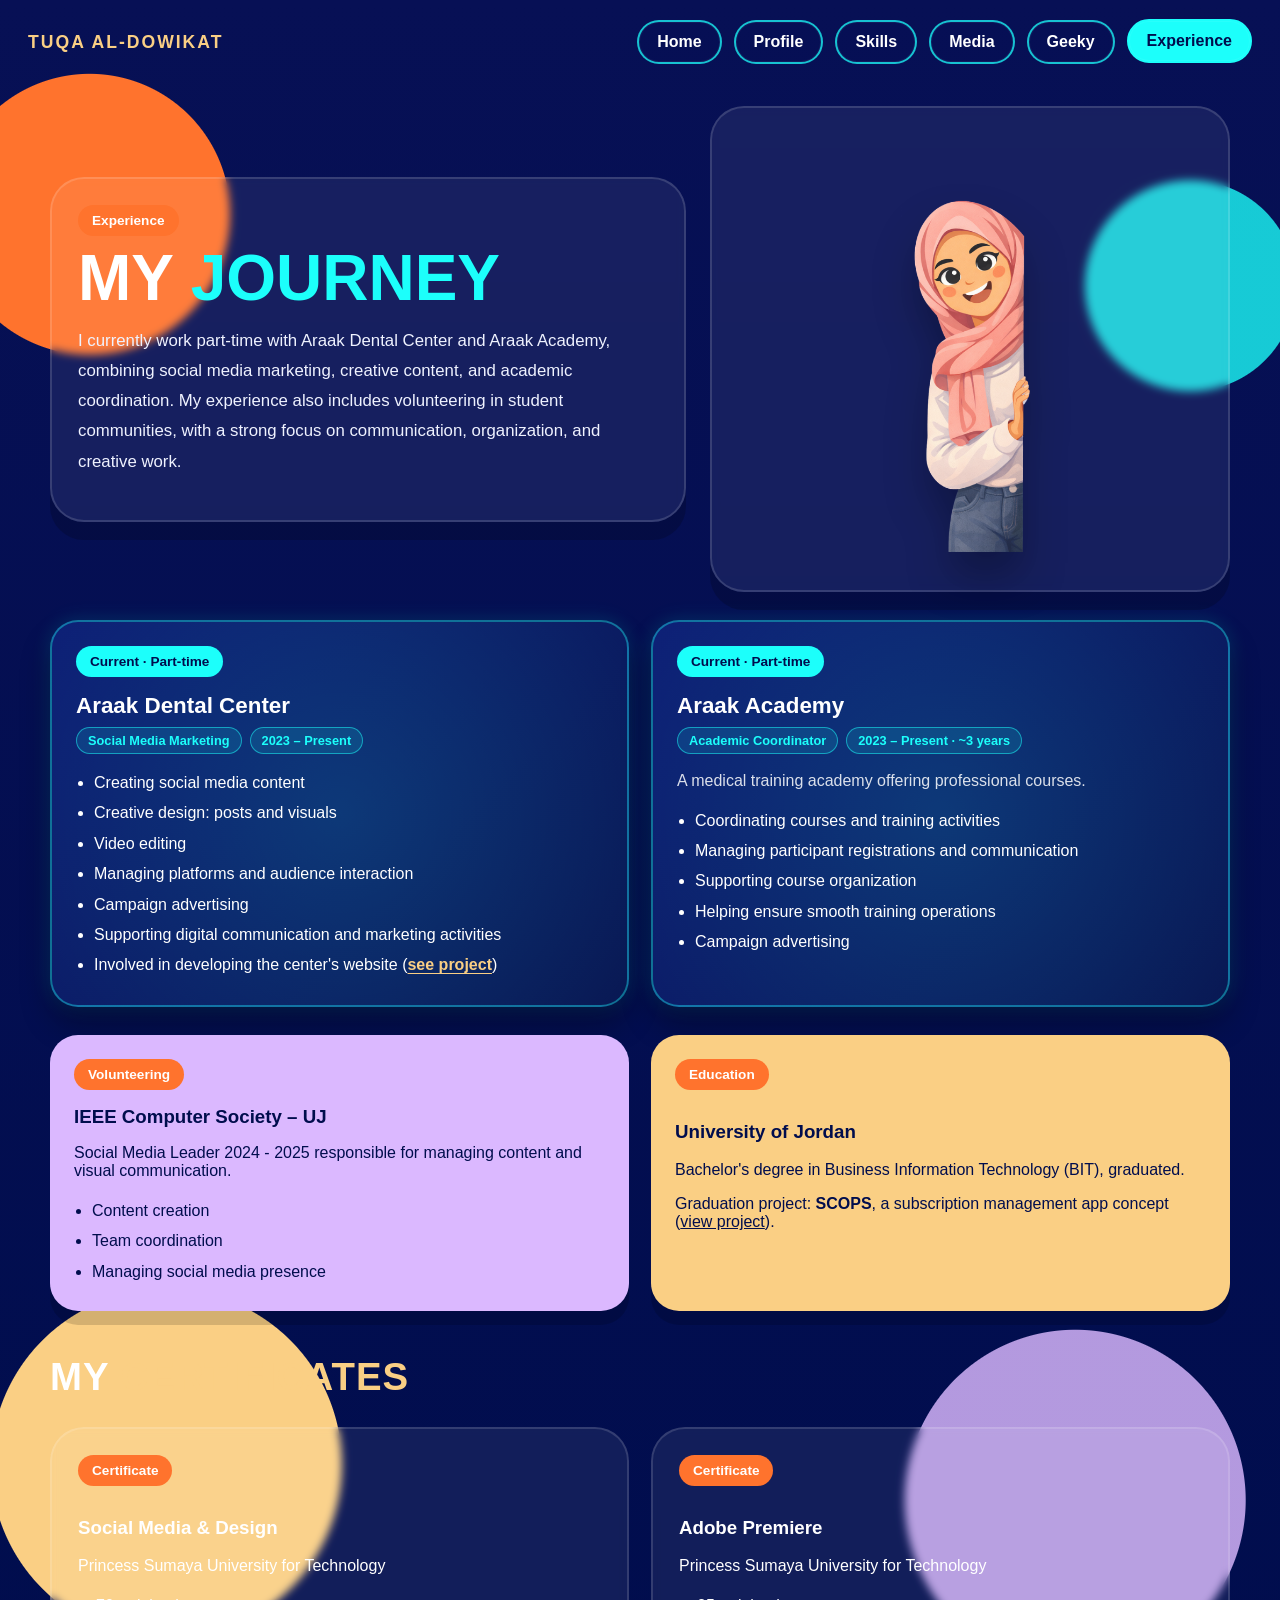
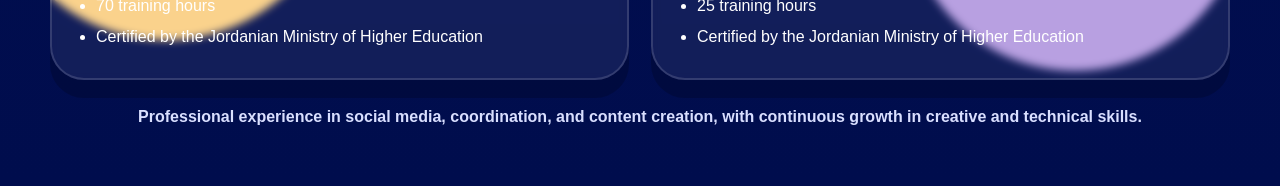
==== commit 2137550a: "Profile: graduate and content focus; rename Social to Media; add cinematic interest" ====
--- a/experience.html
+++ b/experience.html
@@ -17,7 +17,7 @@
                 <a href="index.html">Home</a>
                 <a href="profile.html">Profile</a>
                 <a href="skills.html">Skills</a>
-                <a href="social.html">Social</a>
+                <a href="social.html">Media</a>
                 <a href="geeky.html">Geeky</a>
                 <a class="active" href="experience.html">Experience</a>
             </nav>
